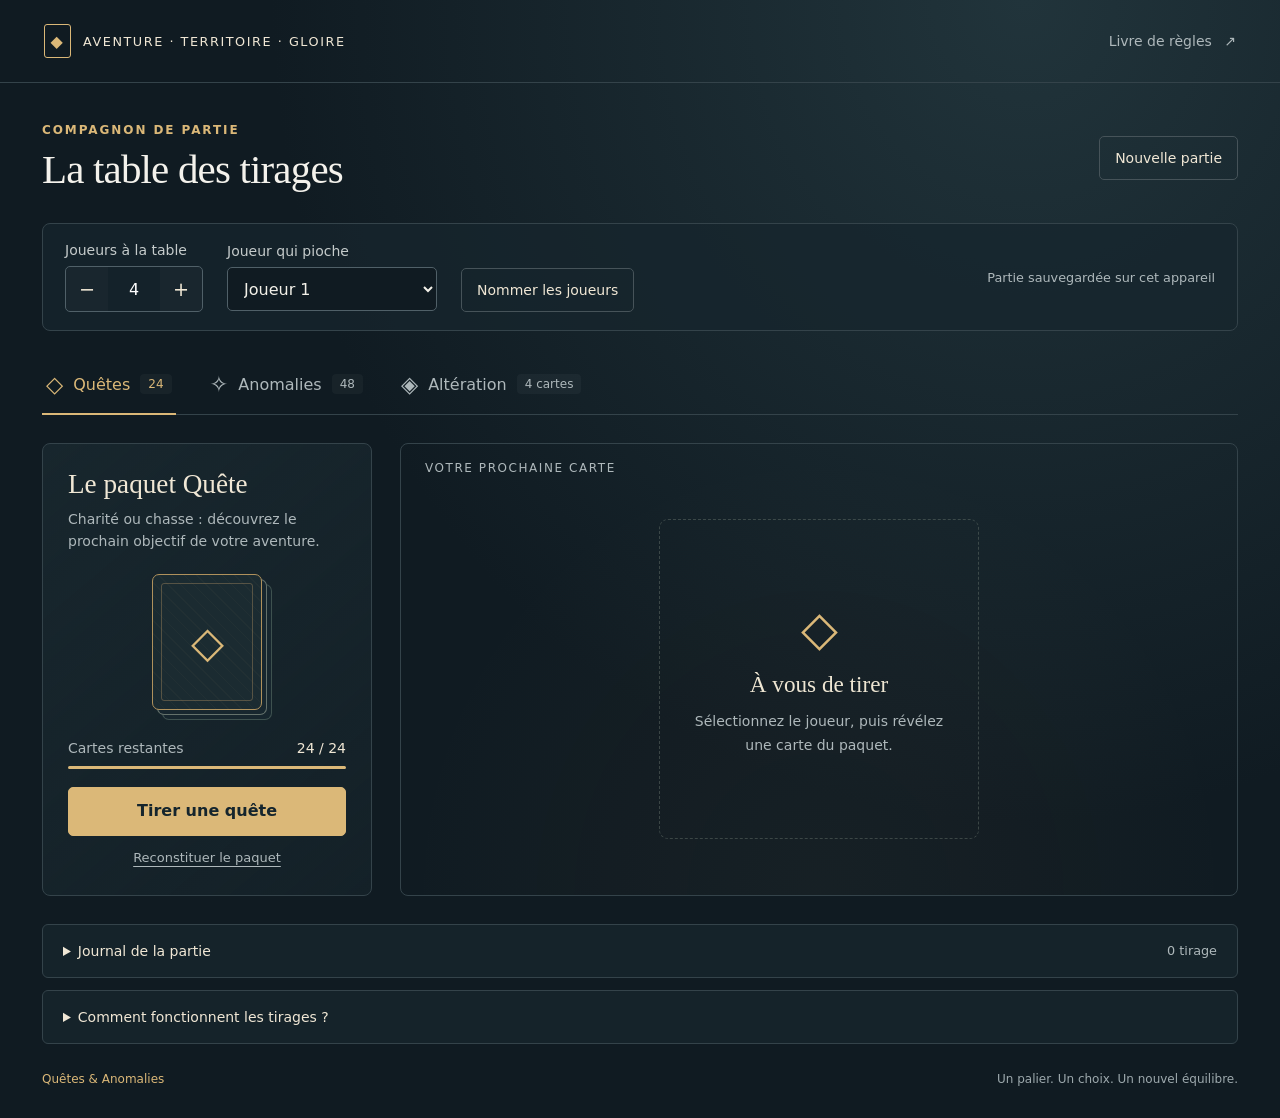
==== tirage/index.html @ dbeacf0a "feat: ajouter les tirages Quête, Anomalie et Altération au livret" ====
<!doctype html>
<html lang="fr">
<head>
  <meta charset="utf-8">
  <meta name="viewport" content="width=device-width, initial-scale=1">
  <meta name="theme-color" content="#111e24">
  <meta name="description" content="Piochez vos cartes Quête et Anomalie et résolvez l’Altération selon le nombre de joueurs, à partir du livre de règles.">
  <title>La table des tirages · Quêtes & Anomalies</title>
  <link rel="icon" type="image/svg+xml" href="data:image/svg+xml,%3Csvg xmlns='http://www.w3.org/2000/svg' viewBox='0 0 32 32'%3E%3Crect width='32' height='32' rx='7' fill='%23111e24'/%3E%3Crect x='8' y='4' width='17' height='24' rx='3' fill='none' stroke='%23d8b477' stroke-width='2'/%3E%3Cpath d='M16.5 10 21 16l-4.5 6L12 16Z' fill='%23d8b477'/%3E%3C/svg%3E">
  <link rel="stylesheet" href="style.css">
  <script type="module" src="app.mjs"></script>
</head>
<body>
  <header class="topbar">
    <a class="brand" href="../" aria-label="Ouvrir le livre de règles"><span class="brand-mark" aria-hidden="true">◆</span><span>Aventure · Territoire · Gloire</span></a>
    <a href="../" class="book-link">Livre de règles <span aria-hidden="true">↗</span></a>
  </header>
  <main class="shell">
    <div class="page-title"><div><p class="eyebrow">Compagnon de partie</p><h1>La table des tirages</h1></div><button id="new-game" class="quiet-button">Nouvelle partie</button></div>
    <section class="table-settings" aria-label="Configuration de la table">
      <div class="setting"><label for="player-count">Joueurs à la table</label><div class="stepper"><button id="minus-player" aria-label="Retirer un joueur">−</button><input id="player-count" type="number" value="4" min="2" max="48" inputmode="numeric"><button id="plus-player" aria-label="Ajouter un joueur">+</button></div></div>
      <div class="setting current-player"><label for="active-player" id="active-label">Joueur qui pioche</label><select id="active-player"></select></div>
      <button id="edit-players" class="quiet-button settings-button">Nommer les joueurs</button>
      <div class="save-state" id="save-state">Partie sauvegardée<br>sur cet appareil</div>
    </section>
    <nav class="mode-tabs" role="tablist" aria-label="Type de tirage">
      <button id="tab-quete" role="tab" aria-controls="play-area" aria-selected="true" data-mode="quete"><span aria-hidden="true">◇</span> Quêtes <small id="quest-count">24</small></button>
      <button id="tab-anomalie" role="tab" aria-controls="play-area" aria-selected="false" tabindex="-1" data-mode="anomalie"><span aria-hidden="true">✧</span> Anomalies <small id="anomaly-count">48</small></button>
      <button id="tab-alteration" role="tab" aria-controls="play-area" aria-selected="false" tabindex="-1" data-mode="alteration"><span aria-hidden="true">◈</span> Altération <small id="event-count">4 cartes</small></button>
    </nav>
    <section id="play-area" role="tabpanel" aria-labelledby="tab-quete" tabindex="0"></section>
    <section class="bottom-section">
      <details class="journal" id="journal"><summary>Journal de la partie <span id="history-count">0 tirage</span></summary><div id="history-list"></div></details>
      <details class="help"><summary>Comment fonctionnent les tirages ?</summary><div class="help-content">
        <h2>L’Altération</h2><p>À chaque palier de la fresque, révélez autant de cartes Anomalie que de joueurs. Le déclencheur choisit en premier, puis chaque joueur choisit une carte restante. L’effet s’applique immédiatement.</p>
        <p>Pour <strong>2 Points de Victoire placés dans la chambre forte</strong>, le joueur peut appliquer l’effet choisi à <strong>tous les joueurs, lui compris</strong>. Déposez ces points sur votre plateau : l’application n’en tient pas le compte.</p>
        <h2>Joueur actuel, suivant ou précédent</h2><p>La cible est calculée depuis le joueur qui pioche ou qui choisit sa carte. Renseignez les joueurs dans l’ordre de jeu ; le déclencheur commence l’Altération, puis le choix suit cet ordre. Les pouvoirs de personnage restent à appliquer sur le plateau.</p>
        <h2>Composition des paquets</h2><p>Le livret ne précise pas le nombre d’exemplaires. L’application utilise <strong>48 anomalies</strong> : 16 effets × 3 cibles, et <strong>24 quêtes</strong> : 12 de charité et 12 de chasse. Chaque combinaison a un exemplaire et la même probabilité de sortie.</p>
        <p>La pioche Anomalie est commune aux tirages individuels et à l’Altération. Les tirages se font <strong>sans remise</strong>. Le bouton « Reconstituer le paquet » remet toutes les cartes de ce paquet en jeu, après confirmation.</p>
        <p>Le livret actuel ne chiffre pas les paliers de la fresque : déclenchez l’Altération manuellement quand un palier est atteint. Les coûts et récompenses affichés sont ceux du livret, sans effet supplémentaire.</p>
        <p>La partie est enregistrée uniquement dans ce navigateur. Elle n’est pas synchronisée entre appareils. Le journal conserve les 200 dernières opérations.</p>
        <a href="https://github.com/kitout3/livre-de-regle/blob/fa0b3f6062b680fd73b447af3642576746ec080a/index.html" target="_blank" rel="noopener">Consulter la version des règles utilisée</a>
      </div></details>
    </section>
    <footer class="footer"><span>Quêtes & Anomalies</span><span>Un palier. Un choix. Un nouvel équilibre.</span></footer>
  </main>
  <div id="status" class="toast" role="status" aria-live="polite"></div>
  <dialog id="action-dialog" aria-labelledby="dialog-title"><div class="dialog-body"><p class="eyebrow" id="dialog-eyebrow">La table des tirages</p><h2 id="dialog-title"></h2><div id="dialog-content"></div><div class="dialog-actions"><button id="dialog-cancel" class="quiet-button">Annuler</button><button id="dialog-confirm" class="primary-button">Confirmer</button></div></div></dialog>
  <noscript>Activez JavaScript dans votre navigateur pour tirer les cartes.</noscript>
</body>
</html>
---- tirage/style.css ----
:root{color-scheme:dark;--bg:#101b22;--surface:#17262e;--line:#34434a;--gold:#dbb878;--cream:#f0e7d5;--muted:#aeb8bb;--ink:#253235;--green:#367657;--red:#b65048;font-family:Inter,system-ui,-apple-system,BlinkMacSystemFont,"Segoe UI",sans-serif;font-size:16px}
*{box-sizing:border-box}body{margin:0;background:radial-gradient(ellipse at 80% 0%,#21343b 0,transparent 52%),var(--bg);color:#f4f2ec;min-height:100vh}button,input,select{font:inherit}button,a,input,select,summary{-webkit-tap-highlight-color:transparent}button{cursor:pointer}button:disabled{opacity:.45;cursor:not-allowed}a{color:inherit;text-decoration:none}a:hover{text-decoration:underline}button:focus-visible,a:focus-visible,input:focus-visible,select:focus-visible,summary:focus-visible,[tabindex]:focus-visible{outline:3px solid var(--gold);outline-offset:4px}button{border:0}h1,h2,h3,p{margin:0}h1,h2,h3{font-family:Georgia,"Times New Roman",serif;font-weight:400}button,input,select{min-height:44px}button{transition:background .15s,transform .15s}button:active:not(:disabled){transform:translateY(1px)}.topbar{max-width:1400px;margin:auto;display:flex;align-items:center;justify-content:space-between;gap:24px;padding:24px 44px;border-bottom:1px solid var(--line)}.brand{display:flex;align-items:center;gap:12px;font-size:.8rem;letter-spacing:.12em;text-transform:uppercase;color:var(--cream)}.brand-mark{display:grid;place-items:center;border:1px solid var(--gold);border-radius:3px;width:27px;height:34px;color:var(--gold);font-size:1rem}.book-link{font-size:.875rem;color:var(--muted)}.book-link span{margin-left:8px}.shell{max-width:1260px;padding:40px 32px 20px;margin:auto}.page-title{display:flex;align-items:center;justify-content:space-between;gap:16px;margin-bottom:30px}.eyebrow{font-size:.75rem;text-transform:uppercase;letter-spacing:.16em;font-weight:600;color:var(--gold);margin-bottom:9px}h1{font-size:clamp(2rem,3.2vw,2.8rem);letter-spacing:-.02em;line-height:1.15}.quiet-button{padding:10px 15px;border:1px solid #465359;background:transparent;color:var(--cream);border-radius:5px;font-size:.875rem}.quiet-button:hover:not(:disabled){background:#ffffff09;border-color:#bfa270}.table-settings{display:flex;align-items:center;gap:24px;padding:18px 22px;background:#17262ebb;border:1px solid var(--line);border-radius:8px}.setting label{display:block;font-size:.875rem;color:#c5cbcb;margin-bottom:8px}.stepper{display:flex;width:138px;border:1px solid #506068;border-radius:5px;overflow:hidden}.stepper button{background:#ffffff05;color:var(--cream);width:42px;flex-shrink:0;font-size:1.2rem}.stepper input{min-width:0;width:54px;text-align:center;border:0;background:transparent;color:#fff;appearance:textfield;-moz-appearance:textfield}.stepper input::-webkit-outer-spin-button,.stepper input::-webkit-inner-spin-button{-webkit-appearance:none;margin:0}.current-player{min-width:210px}.current-player select{width:100%;max-width:350px;background:#101b22;border:1px solid #506068;color:#f3f1e9;padding:8px 34px 8px 12px;border-radius:5px}.settings-button{align-self:flex-end;margin-bottom:0}.save-state{margin-left:auto;color:var(--muted);font-size:.8rem;line-height:1.65;text-align:right}.mode-tabs{display:flex;gap:30px;border-bottom:1px solid var(--line);margin:28px 0 28px}.mode-tabs button{display:flex;align-items:center;gap:10px;color:var(--muted);padding:14px 4px 17px;background:transparent;border-bottom:2px solid transparent;margin-bottom:-1px;font-size:1rem}.mode-tabs button>span{font-size:1.4rem;line-height:1}.mode-tabs button[aria-selected=true]{color:var(--gold);border-bottom-color:var(--gold)}.mode-tabs small{font-size:.75rem;padding:3px 8px;border-radius:4px;background:#ffffff09;white-space:nowrap}#play-area:focus{outline:none}.draw-layout{display:grid;grid-template-columns:330px 1fr;min-height:450px;gap:28px}.draw-console{border:1px solid var(--line);border-radius:8px;padding:25px;background:linear-gradient(140deg,#21343b70,#142128);display:flex;flex-direction:column;align-items:flex-start}.console-title{font-size:1.7rem;color:var(--cream);margin-bottom:8px}.console-description{line-height:1.6;color:var(--muted);font-size:.875rem}.deck-icon{width:110px;height:136px;border:1px solid #af915c;border-radius:7px;margin:22px auto;display:grid;place-items:center;position:relative;color:var(--gold);background:repeating-linear-gradient(45deg,transparent,transparent 8px,#dbb87808 8px,#dbb87808 9px),#1b2b31;box-shadow:5px 5px 0 -1px #17262e,5px 5px 0 0 #64716b,10px 10px 0 -1px #17262e,10px 10px 0 0 #3e514f}.deck-icon::before{content:"";position:absolute;inset:8px;border:1px solid #a1865e70;border-radius:3px}.deck-icon span{font-family:Georgia,serif;font-size:2.7rem}.deck-state{font-size:.875rem;width:100%;display:flex;justify-content:space-between;color:var(--muted);margin:8px 0 10px}.deck-state b{font-weight:500;color:var(--cream)}.deck-track{width:100%;height:3px;background:#35434a;margin-bottom:18px;border-radius:3px;overflow:hidden}.deck-track i{display:block;background:var(--gold);height:100%}.primary-button{background:var(--gold);color:#15252d;border:1px solid var(--gold);border-radius:5px;font-weight:650;padding:12px 18px;line-height:1.4}.primary-button:hover:not(:disabled){background:#eccd96}.draw-console .primary-button{width:100%;margin-top:auto}.text-button{font-size:.8125rem;color:var(--muted);background:transparent;padding:12px 2px;min-height:44px;text-decoration:underline;text-underline-offset:4px}.draw-console .text-button{align-self:center;margin-bottom:-10px}.draw-stage{border:1px solid var(--line);border-radius:8px;position:relative;display:flex;align-items:center;justify-content:center;padding:45px 24px 25px;min-width:0;background:radial-gradient(ellipse at 50% 100%,#b3915d0b,transparent 70%)}.stage-label{position:absolute;left:24px;top:17px;font-size:.75rem;text-transform:uppercase;letter-spacing:.13em;color:var(--muted)}.empty-card{height:320px;max-width:320px;width:100%;border:1px dashed #76837966;border-radius:9px;text-align:center;padding:40px 24px;display:flex;flex-direction:column;align-items:center;justify-content:center}.empty-card .empty-symbol{font-family:Georgia,serif;font-size:3rem;color:var(--gold);margin-bottom:15px}.empty-card h3{font-size:1.45rem;margin-bottom:12px;color:#eee6d3}.empty-card p{color:var(--muted);font-size:.875rem;line-height:1.7}.game-card{color:var(--ink);background:var(--cream);border:2px solid #b1905e;border-radius:9px;padding:24px;box-shadow:0 10px 25px #0003;position:relative;min-width:0;display:flex;flex-direction:column;align-items:stretch}.single-card{width:100%;max-width:400px;min-height:330px}.game-card::before{content:"";position:absolute;inset:6px;border:1px solid #b4a48266;border-radius:4px;pointer-events:none}.game-card.positive{border-color:var(--green)}.game-card.negative{border-color:var(--red)}.card-head{display:flex;gap:12px;justify-content:space-between;align-items:center;margin-bottom:22px;font-size:.75rem;text-transform:uppercase;letter-spacing:.09em;font-weight:650}.card-head .card-number{opacity:.7;white-space:nowrap}.card-glyph{font-size:2.4rem;line-height:1;margin-bottom:17px;color:#8b6c3e}.game-card h3{font-size:1.65rem;line-height:1.18;margin-bottom:12px;overflow-wrap:anywhere}.card-description{font-size:1rem;line-height:1.55;color:#374648;margin-bottom:20px}.card-value{font-size:3.6rem;font-family:Georgia,serif;line-height:1;color:#243c3f;letter-spacing:-.04em;margin:3px 0 10px}.card-value-label{font-size:.875rem;color:#536060;margin-bottom:14px}.card-bottom{border-top:1px solid #b5b3a2;padding-top:13px;margin-top:auto;font-size:.875rem;line-height:1.65}.card-bottom b{font-weight:650}.target-caption{color:#5a625b;font-size:.75rem;text-transform:uppercase;letter-spacing:.07em;margin-bottom:3px}.recipient{display:block;overflow-wrap:anywhere;font-size:1.08rem}.card-footer-note{font-size:.75rem;color:#5a625b;margin-top:12px}.revealed{animation:reveal .4s ease-out}@keyframes reveal{from{opacity:0;transform:translateY(12px) rotate(-1deg)}to{opacity:1;transform:none}}.event-intro{display:flex;align-items:flex-start;justify-content:space-between;gap:30px;margin-bottom:22px}.event-intro h2{font-size:1.8rem;color:var(--cream);margin-bottom:10px}.event-intro p{max-width:640px;color:var(--muted);line-height:1.6;font-size:.9375rem}.event-intro .primary-button{flex-shrink:0}.event-empty{display:flex;align-items:center;justify-content:center;gap:20px;min-height:265px;border:1px dashed #58676b;border-radius:8px;padding:30px;margin-top:24px}.event-empty .deck-icon{margin:0 20px 8px 0;flex-shrink:0}.event-empty h3{font-size:1.55rem;margin-bottom:10px;color:var(--cream)}.event-empty p{font-size:.9375rem;color:var(--muted);max-width:420px;line-height:1.7}.event-progress{display:flex;gap:20px;justify-content:space-between;align-items:center;border:1px solid #736b50;background:#ac8b4720;padding:16px 20px;border-radius:6px;margin-bottom:22px}.event-progress strong{color:var(--gold);font-size:1.05rem;overflow-wrap:anywhere}.event-progress p{color:var(--muted);font-size:.875rem;margin-top:5px}.event-progress>span{font-size:.875rem;white-space:nowrap;color:var(--cream)}.event-grid{display:grid;grid-template-columns:repeat(auto-fit,minmax(230px,1fr));gap:18px}.event-grid .game-card{padding:24px 20px;min-height:310px}.event-grid .game-card h3{font-size:1.4rem}.event-grid .card-head{font-size:.75rem;letter-spacing:.025em;margin-bottom:16px}.event-grid .card-value{font-size:2.7rem}.event-grid .card-description{font-size:.9375rem}.choose-button{width:100%;border:1px solid #354949;background:#263c3f;color:#faf4e6;border-radius:4px;padding:11px 10px;font-size:.875rem;margin-top:15px}.choose-button:hover{background:#3c5557}.global-button{font-size:.8125rem;color:#354648;background:transparent;min-height:42px;text-decoration:underline;text-underline-offset:3px;margin-top:3px;padding:6px 4px}.claimed{opacity:.64;box-shadow:none}.claimed-badge{margin-top:14px;padding-top:10px;border-top:1px solid #aaa993;font-size:.8125rem;line-height:1.5}.claimed-badge b{display:block;overflow-wrap:anywhere;color:#253a3d}.rule-footnote{font-size:.875rem;line-height:1.65;color:var(--muted);margin-top:20px}.rule-footnote b{color:var(--cream);font-weight:500}.event-tools{display:flex;justify-content:space-between;align-items:center;gap:15px;margin-top:16px}.event-tools p{font-size:.8125rem;color:var(--muted)}.bottom-section{margin-top:28px;display:grid;gap:12px}.bottom-section details{background:#15232a;border:1px solid var(--line);border-radius:6px}.bottom-section summary{cursor:pointer;padding:18px 20px;color:var(--cream);font-size:.875rem}.journal summary span{float:right;color:var(--muted);margin-left:15px;font-size:.8rem}.history-empty{padding:0 20px 20px;color:var(--muted);font-size:.875rem}.history-item{padding:14px 20px;border-top:1px solid #34434a80;display:flex;gap:14px;align-items:flex-start;font-size:.875rem}.history-item .history-type{min-width:80px;font-size:.75rem;color:var(--gold);padding-top:3px}.history-item h3{font-family:inherit;font-size:.875rem;font-weight:500;margin-bottom:5px}.history-item p{color:var(--muted);line-height:1.5;font-size:.8125rem}.history-item time{margin-left:auto;color:var(--muted);font-size:.75rem;white-space:nowrap;padding-top:3px}.help-content{padding:0 20px 20px;max-width:900px}.help h2{font-family:inherit;font-weight:600;font-size:1rem;margin:18px 0 8px;color:#e0c696}.help p{font-size:.875rem;line-height:1.75;color:#c1c9ca;margin-bottom:12px}.help a{font-size:.875rem;color:var(--gold);text-decoration:underline}.footer{display:flex;justify-content:space-between;gap:20px;color:#9da9ad;font-size:.75rem;padding:28px 0 12px}.footer span:first-child{color:var(--gold)}.toast{position:fixed;bottom:20px;left:50%;transform:translate(-50%,20px);max-width:min(540px,calc(100% - 32px));width:max-content;background:#f0e7d5;color:#22373b;padding:13px 20px;border:1px solid #bd9c64;border-radius:7px;z-index:10;font-size:.875rem;line-height:1.55;box-shadow:0 10px 40px #0006;opacity:0;pointer-events:none;transition:.2s}.toast.show{opacity:1;transform:translate(-50%,0)}dialog{background:#18282f;color:#f1ebdd;border:1px solid #6e715f;border-radius:10px;padding:0;width:min(510px,calc(100% - 30px));max-height:85vh;box-shadow:0 25px 70px #0008}dialog::backdrop{background:#060d13ba;backdrop-filter:blur(4px)}.dialog-body{padding:28px}.dialog-body h2{font-size:1.8rem;margin:12px 0 20px}.dialog-body p{line-height:1.65;font-size:.9375rem;color:#ced2cb;margin-bottom:12px}.dialog-actions{display:flex;justify-content:flex-end;gap:12px;margin-top:24px}.names-list{display:grid;gap:12px;margin-top:18px;max-height:40vh;overflow:auto;padding:4px}.names-list label{font-size:.875rem;color:var(--muted);display:grid;grid-template-columns:80px 1fr;align-items:center;gap:10px}.names-list input{width:100%;background:#101d23;color:#f5f0e5;border:1px solid #526168;border-radius:4px;padding:10px;min-width:0}.dialog-card-summary{padding:15px;border:1px solid #58635f;border-radius:5px;margin:15px 0}.dialog-card-summary strong{color:var(--gold)}.warning{border-left:2px solid var(--gold);padding-left:12px!important}.sr-only{position:absolute;width:1px;height:1px;padding:0;margin:-1px;overflow:hidden;clip:rect(0,0,0,0);white-space:nowrap;border:0}
@media(min-width:1300px){.shell{padding-top:44px}.draw-layout{min-height:450px}}
@media(max-width:900px){.draw-layout{grid-template-columns:280px 1fr;gap:18px}.table-settings{gap:16px}.save-state{display:none}.current-player{flex:1;min-width:150px}.draw-console{padding:22px}.event-intro{gap:20px}.event-grid{grid-template-columns:repeat(2,minmax(0,1fr))}}
@media(max-width:640px){.topbar{padding:16px 18px;gap:12px}.brand{font-size:.75rem;letter-spacing:.07em}.brand-mark{width:23px;height:29px;flex-shrink:0}.book-link{font-size:.75rem;white-space:nowrap}.book-link span{display:none}.shell{padding:26px 16px 10px}.page-title{align-items:flex-start;margin-bottom:22px;gap:10px}h1{font-size:2rem}.page-title .quiet-button{font-size:.75rem;padding:8px 10px;max-width:95px}.eyebrow{font-size:.75rem}.table-settings{padding:15px;gap:14px;flex-wrap:wrap}.setting label{font-size:.8rem}.current-player{min-width:140px}.stepper{width:112px}.stepper button{width:34px}.stepper input{width:42px}.settings-button{padding:7px 10px;min-height:36px;font-size:.8rem}.save-state{display:block;margin-left:auto;font-size:.75rem;line-height:1.45}.save-state br{display:none}.mode-tabs{gap:0;justify-content:space-between;margin:22px 0}.mode-tabs button{gap:6px;padding:11px 2px 14px;font-size:.875rem}.mode-tabs button>span{display:none}.mode-tabs small{font-size:.75rem;padding:3px 5px}.draw-layout{grid-template-columns:1fr;gap:16px}.draw-console{display:grid;grid-template-columns:1fr auto;column-gap:15px;padding:20px}.console-title{font-size:1.5rem}.console-description{grid-column:1;font-size:.8125rem}.deck-icon{grid-column:2;grid-row:1/4;width:62px;height:79px;margin:5px 10px 13px 0}.deck-icon span{font-size:1.8rem}.deck-state{grid-column:1;margin:14px 0 8px;font-size:.8rem}.deck-track{grid-column:1;margin-bottom:15px}.draw-console .primary-button{grid-column:1/3}.draw-console .text-button{grid-column:1/3;margin:0;padding:10px 2px 0}.draw-stage{min-height:370px;padding:43px 16px 19px}.stage-label{left:18px;font-size:.75rem}.empty-card{height:280px}.single-card{min-height:290px;max-width:380px;padding:24px}.game-card h3{font-size:1.6rem}.card-head{margin-bottom:14px}.event-intro{display:block}.event-intro h2{font-size:1.7rem}.event-intro p{font-size:.875rem}.event-intro .primary-button{margin-top:18px;width:100%}.event-empty{gap:5px;padding:24px 15px;min-height:210px}.event-empty .deck-icon{width:66px;height:86px;margin-right:20px}.event-empty h3{font-size:1.3rem}.event-empty p{font-size:.875rem}.event-progress{padding:14px;gap:14px;align-items:flex-start}.event-progress strong{font-size:1rem}.event-progress>span{font-size:.75rem}.event-progress p{font-size:.8125rem}.event-grid{gap:14px;grid-template-columns:1fr}.event-grid .game-card{min-height:0;padding:22px}.event-grid .card-value{font-size:2.5rem}.event-grid .card-bottom{margin-top:4px}.event-grid .card-head{margin-bottom:14px}.event-grid .card-description{margin-bottom:12px}.event-grid .card-glyph{font-size:1.8rem;margin-bottom:12px}.event-tools{align-items:flex-start}.bottom-section summary{padding:16px;font-size:.8125rem}.history-item{padding:14px;gap:8px}.history-item .history-type{min-width:60px;font-size:.75rem}.history-item time{font-size:.75rem}.footer{font-size:.75rem}.footer span:last-child{max-width:170px;text-align:right}.dialog-body{padding:22px}.dialog-actions{gap:8px}.dialog-actions button{font-size:.875rem}.help-content{padding:0 16px 18px}}
@media(prefers-reduced-motion:reduce){*,*::before,*::after{animation:none!important;transition:none!important;scroll-behavior:auto!important}}
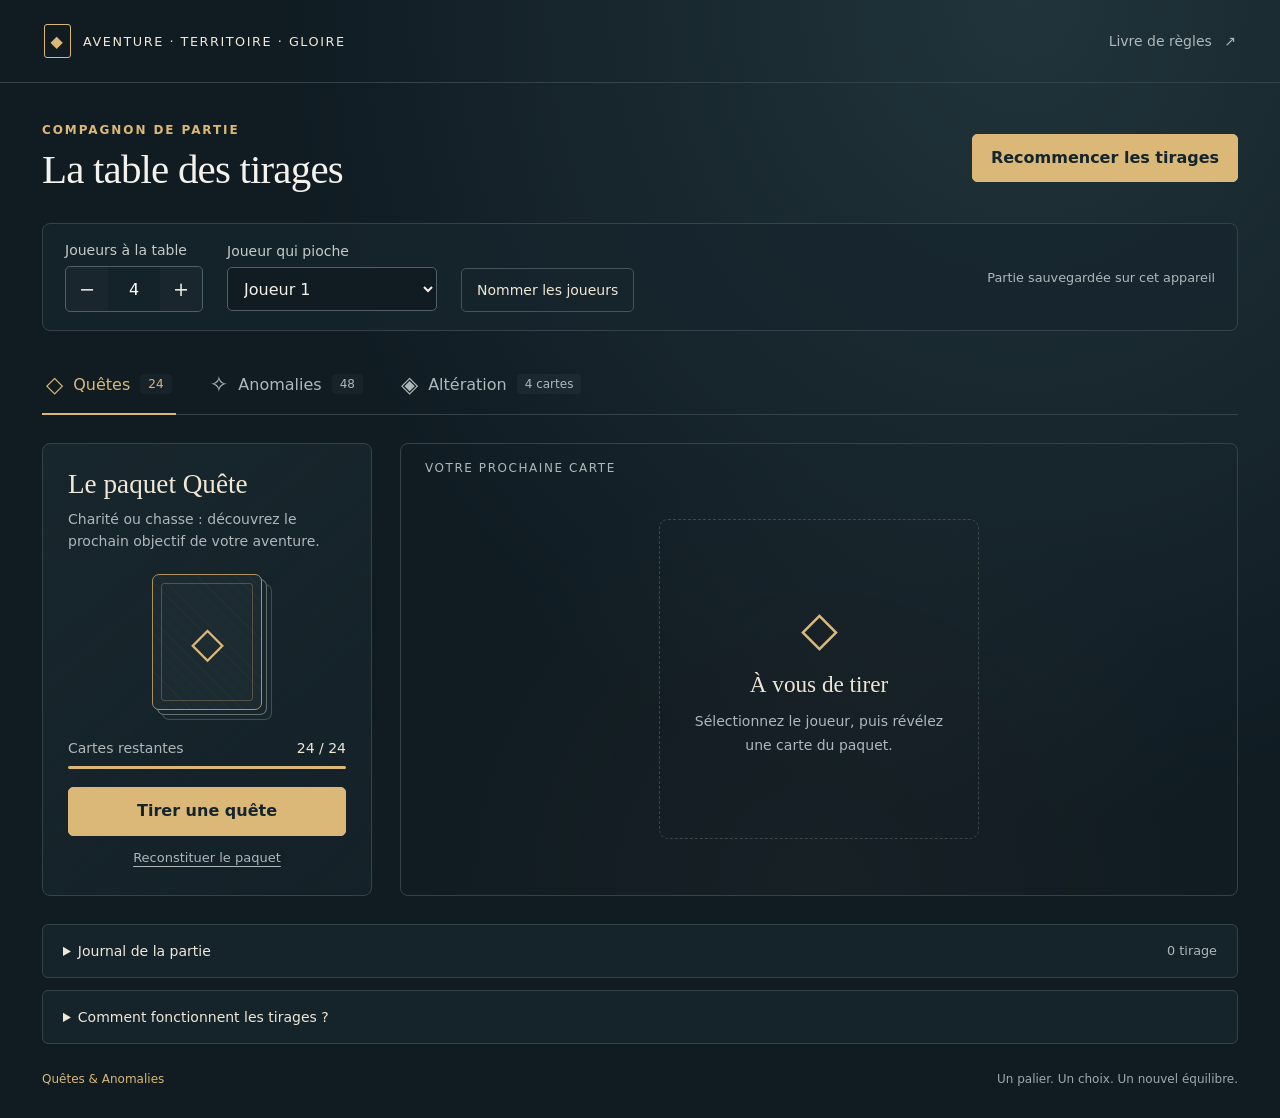
==== commit ac63fbf2: "ui: rendre le bouton Recommencer les tirages visible et conserver les joueurs" ====
--- a/tirage/index.html
+++ b/tirage/index.html
@@ -16,7 +16,7 @@
     <a href="../" class="book-link">Livre de règles <span aria-hidden="true">↗</span></a>
   </header>
   <main class="shell">
-    <div class="page-title"><div><p class="eyebrow">Compagnon de partie</p><h1>La table des tirages</h1></div><button id="new-game" class="quiet-button">Nouvelle partie</button></div>
+    <div class="page-title"><div><p class="eyebrow">Compagnon de partie</p><h1>La table des tirages</h1></div><button id="restart-draws" class="primary-button restart-button" type="button">Recommencer les tirages</button></div>
     <section class="table-settings" aria-label="Configuration de la table">
       <div class="setting"><label for="player-count">Joueurs à la table</label><div class="stepper"><button id="minus-player" aria-label="Retirer un joueur">−</button><input id="player-count" type="number" value="4" min="2" max="48" inputmode="numeric"><button id="plus-player" aria-label="Ajouter un joueur">+</button></div></div>
       <div class="setting current-player"><label for="active-player" id="active-label">Joueur qui pioche</label><select id="active-player"></select></div>
--- a/tirage/style.css
+++ b/tirage/style.css
@@ -2,5 +2,5 @@
 *{box-sizing:border-box}body{margin:0;background:radial-gradient(ellipse at 80% 0%,#21343b 0,transparent 52%),var(--bg);color:#f4f2ec;min-height:100vh}button,input,select{font:inherit}button,a,input,select,summary{-webkit-tap-highlight-color:transparent}button{cursor:pointer}button:disabled{opacity:.45;cursor:not-allowed}a{color:inherit;text-decoration:none}a:hover{text-decoration:underline}button:focus-visible,a:focus-visible,input:focus-visible,select:focus-visible,summary:focus-visible,[tabindex]:focus-visible{outline:3px solid var(--gold);outline-offset:4px}button{border:0}h1,h2,h3,p{margin:0}h1,h2,h3{font-family:Georgia,"Times New Roman",serif;font-weight:400}button,input,select{min-height:44px}button{transition:background .15s,transform .15s}button:active:not(:disabled){transform:translateY(1px)}.topbar{max-width:1400px;margin:auto;display:flex;align-items:center;justify-content:space-between;gap:24px;padding:24px 44px;border-bottom:1px solid var(--line)}.brand{display:flex;align-items:center;gap:12px;font-size:.8rem;letter-spacing:.12em;text-transform:uppercase;color:var(--cream)}.brand-mark{display:grid;place-items:center;border:1px solid var(--gold);border-radius:3px;width:27px;height:34px;color:var(--gold);font-size:1rem}.book-link{font-size:.875rem;color:var(--muted)}.book-link span{margin-left:8px}.shell{max-width:1260px;padding:40px 32px 20px;margin:auto}.page-title{display:flex;align-items:center;justify-content:space-between;gap:16px;margin-bottom:30px}.eyebrow{font-size:.75rem;text-transform:uppercase;letter-spacing:.16em;font-weight:600;color:var(--gold);margin-bottom:9px}h1{font-size:clamp(2rem,3.2vw,2.8rem);letter-spacing:-.02em;line-height:1.15}.quiet-button{padding:10px 15px;border:1px solid #465359;background:transparent;color:var(--cream);border-radius:5px;font-size:.875rem}.quiet-button:hover:not(:disabled){background:#ffffff09;border-color:#bfa270}.table-settings{display:flex;align-items:center;gap:24px;padding:18px 22px;background:#17262ebb;border:1px solid var(--line);border-radius:8px}.setting label{display:block;font-size:.875rem;color:#c5cbcb;margin-bottom:8px}.stepper{display:flex;width:138px;border:1px solid #506068;border-radius:5px;overflow:hidden}.stepper button{background:#ffffff05;color:var(--cream);width:42px;flex-shrink:0;font-size:1.2rem}.stepper input{min-width:0;width:54px;text-align:center;border:0;background:transparent;color:#fff;appearance:textfield;-moz-appearance:textfield}.stepper input::-webkit-outer-spin-button,.stepper input::-webkit-inner-spin-button{-webkit-appearance:none;margin:0}.current-player{min-width:210px}.current-player select{width:100%;max-width:350px;background:#101b22;border:1px solid #506068;color:#f3f1e9;padding:8px 34px 8px 12px;border-radius:5px}.settings-button{align-self:flex-end;margin-bottom:0}.save-state{margin-left:auto;color:var(--muted);font-size:.8rem;line-height:1.65;text-align:right}.mode-tabs{display:flex;gap:30px;border-bottom:1px solid var(--line);margin:28px 0 28px}.mode-tabs button{display:flex;align-items:center;gap:10px;color:var(--muted);padding:14px 4px 17px;background:transparent;border-bottom:2px solid transparent;margin-bottom:-1px;font-size:1rem}.mode-tabs button>span{font-size:1.4rem;line-height:1}.mode-tabs button[aria-selected=true]{color:var(--gold);border-bottom-color:var(--gold)}.mode-tabs small{font-size:.75rem;padding:3px 8px;border-radius:4px;background:#ffffff09;white-space:nowrap}#play-area:focus{outline:none}.draw-layout{display:grid;grid-template-columns:330px 1fr;min-height:450px;gap:28px}.draw-console{border:1px solid var(--line);border-radius:8px;padding:25px;background:linear-gradient(140deg,#21343b70,#142128);display:flex;flex-direction:column;align-items:flex-start}.console-title{font-size:1.7rem;color:var(--cream);margin-bottom:8px}.console-description{line-height:1.6;color:var(--muted);font-size:.875rem}.deck-icon{width:110px;height:136px;border:1px solid #af915c;border-radius:7px;margin:22px auto;display:grid;place-items:center;position:relative;color:var(--gold);background:repeating-linear-gradient(45deg,transparent,transparent 8px,#dbb87808 8px,#dbb87808 9px),#1b2b31;box-shadow:5px 5px 0 -1px #17262e,5px 5px 0 0 #64716b,10px 10px 0 -1px #17262e,10px 10px 0 0 #3e514f}.deck-icon::before{content:"";position:absolute;inset:8px;border:1px solid #a1865e70;border-radius:3px}.deck-icon span{font-family:Georgia,serif;font-size:2.7rem}.deck-state{font-size:.875rem;width:100%;display:flex;justify-content:space-between;color:var(--muted);margin:8px 0 10px}.deck-state b{font-weight:500;color:var(--cream)}.deck-track{width:100%;height:3px;background:#35434a;margin-bottom:18px;border-radius:3px;overflow:hidden}.deck-track i{display:block;background:var(--gold);height:100%}.primary-button{background:var(--gold);color:#15252d;border:1px solid var(--gold);border-radius:5px;font-weight:650;padding:12px 18px;line-height:1.4}.primary-button:hover:not(:disabled){background:#eccd96}.draw-console .primary-button{width:100%;margin-top:auto}.text-button{font-size:.8125rem;color:var(--muted);background:transparent;padding:12px 2px;min-height:44px;text-decoration:underline;text-underline-offset:4px}.draw-console .text-button{align-self:center;margin-bottom:-10px}.draw-stage{border:1px solid var(--line);border-radius:8px;position:relative;display:flex;align-items:center;justify-content:center;padding:45px 24px 25px;min-width:0;background:radial-gradient(ellipse at 50% 100%,#b3915d0b,transparent 70%)}.stage-label{position:absolute;left:24px;top:17px;font-size:.75rem;text-transform:uppercase;letter-spacing:.13em;color:var(--muted)}.empty-card{height:320px;max-width:320px;width:100%;border:1px dashed #76837966;border-radius:9px;text-align:center;padding:40px 24px;display:flex;flex-direction:column;align-items:center;justify-content:center}.empty-card .empty-symbol{font-family:Georgia,serif;font-size:3rem;color:var(--gold);margin-bottom:15px}.empty-card h3{font-size:1.45rem;margin-bottom:12px;color:#eee6d3}.empty-card p{color:var(--muted);font-size:.875rem;line-height:1.7}.game-card{color:var(--ink);background:var(--cream);border:2px solid #b1905e;border-radius:9px;padding:24px;box-shadow:0 10px 25px #0003;position:relative;min-width:0;display:flex;flex-direction:column;align-items:stretch}.single-card{width:100%;max-width:400px;min-height:330px}.game-card::before{content:"";position:absolute;inset:6px;border:1px solid #b4a48266;border-radius:4px;pointer-events:none}.game-card.positive{border-color:var(--green)}.game-card.negative{border-color:var(--red)}.card-head{display:flex;gap:12px;justify-content:space-between;align-items:center;margin-bottom:22px;font-size:.75rem;text-transform:uppercase;letter-spacing:.09em;font-weight:650}.card-head .card-number{opacity:.7;white-space:nowrap}.card-glyph{font-size:2.4rem;line-height:1;margin-bottom:17px;color:#8b6c3e}.game-card h3{font-size:1.65rem;line-height:1.18;margin-bottom:12px;overflow-wrap:anywhere}.card-description{font-size:1rem;line-height:1.55;color:#374648;margin-bottom:20px}.card-value{font-size:3.6rem;font-family:Georgia,serif;line-height:1;color:#243c3f;letter-spacing:-.04em;margin:3px 0 10px}.card-value-label{font-size:.875rem;color:#536060;margin-bottom:14px}.card-bottom{border-top:1px solid #b5b3a2;padding-top:13px;margin-top:auto;font-size:.875rem;line-height:1.65}.card-bottom b{font-weight:650}.target-caption{color:#5a625b;font-size:.75rem;text-transform:uppercase;letter-spacing:.07em;margin-bottom:3px}.recipient{display:block;overflow-wrap:anywhere;font-size:1.08rem}.card-footer-note{font-size:.75rem;color:#5a625b;margin-top:12px}.revealed{animation:reveal .4s ease-out}@keyframes reveal{from{opacity:0;transform:translateY(12px) rotate(-1deg)}to{opacity:1;transform:none}}.event-intro{display:flex;align-items:flex-start;justify-content:space-between;gap:30px;margin-bottom:22px}.event-intro h2{font-size:1.8rem;color:var(--cream);margin-bottom:10px}.event-intro p{max-width:640px;color:var(--muted);line-height:1.6;font-size:.9375rem}.event-intro .primary-button{flex-shrink:0}.event-empty{display:flex;align-items:center;justify-content:center;gap:20px;min-height:265px;border:1px dashed #58676b;border-radius:8px;padding:30px;margin-top:24px}.event-empty .deck-icon{margin:0 20px 8px 0;flex-shrink:0}.event-empty h3{font-size:1.55rem;margin-bottom:10px;color:var(--cream)}.event-empty p{font-size:.9375rem;color:var(--muted);max-width:420px;line-height:1.7}.event-progress{display:flex;gap:20px;justify-content:space-between;align-items:center;border:1px solid #736b50;background:#ac8b4720;padding:16px 20px;border-radius:6px;margin-bottom:22px}.event-progress strong{color:var(--gold);font-size:1.05rem;overflow-wrap:anywhere}.event-progress p{color:var(--muted);font-size:.875rem;margin-top:5px}.event-progress>span{font-size:.875rem;white-space:nowrap;color:var(--cream)}.event-grid{display:grid;grid-template-columns:repeat(auto-fit,minmax(230px,1fr));gap:18px}.event-grid .game-card{padding:24px 20px;min-height:310px}.event-grid .game-card h3{font-size:1.4rem}.event-grid .card-head{font-size:.75rem;letter-spacing:.025em;margin-bottom:16px}.event-grid .card-value{font-size:2.7rem}.event-grid .card-description{font-size:.9375rem}.choose-button{width:100%;border:1px solid #354949;background:#263c3f;color:#faf4e6;border-radius:4px;padding:11px 10px;font-size:.875rem;margin-top:15px}.choose-button:hover{background:#3c5557}.global-button{font-size:.8125rem;color:#354648;background:transparent;min-height:42px;text-decoration:underline;text-underline-offset:3px;margin-top:3px;padding:6px 4px}.claimed{opacity:.64;box-shadow:none}.claimed-badge{margin-top:14px;padding-top:10px;border-top:1px solid #aaa993;font-size:.8125rem;line-height:1.5}.claimed-badge b{display:block;overflow-wrap:anywhere;color:#253a3d}.rule-footnote{font-size:.875rem;line-height:1.65;color:var(--muted);margin-top:20px}.rule-footnote b{color:var(--cream);font-weight:500}.event-tools{display:flex;justify-content:space-between;align-items:center;gap:15px;margin-top:16px}.event-tools p{font-size:.8125rem;color:var(--muted)}.bottom-section{margin-top:28px;display:grid;gap:12px}.bottom-section details{background:#15232a;border:1px solid var(--line);border-radius:6px}.bottom-section summary{cursor:pointer;padding:18px 20px;color:var(--cream);font-size:.875rem}.journal summary span{float:right;color:var(--muted);margin-left:15px;font-size:.8rem}.history-empty{padding:0 20px 20px;color:var(--muted);font-size:.875rem}.history-item{padding:14px 20px;border-top:1px solid #34434a80;display:flex;gap:14px;align-items:flex-start;font-size:.875rem}.history-item .history-type{min-width:80px;font-size:.75rem;color:var(--gold);padding-top:3px}.history-item h3{font-family:inherit;font-size:.875rem;font-weight:500;margin-bottom:5px}.history-item p{color:var(--muted);line-height:1.5;font-size:.8125rem}.history-item time{margin-left:auto;color:var(--muted);font-size:.75rem;white-space:nowrap;padding-top:3px}.help-content{padding:0 20px 20px;max-width:900px}.help h2{font-family:inherit;font-weight:600;font-size:1rem;margin:18px 0 8px;color:#e0c696}.help p{font-size:.875rem;line-height:1.75;color:#c1c9ca;margin-bottom:12px}.help a{font-size:.875rem;color:var(--gold);text-decoration:underline}.footer{display:flex;justify-content:space-between;gap:20px;color:#9da9ad;font-size:.75rem;padding:28px 0 12px}.footer span:first-child{color:var(--gold)}.toast{position:fixed;bottom:20px;left:50%;transform:translate(-50%,20px);max-width:min(540px,calc(100% - 32px));width:max-content;background:#f0e7d5;color:#22373b;padding:13px 20px;border:1px solid #bd9c64;border-radius:7px;z-index:10;font-size:.875rem;line-height:1.55;box-shadow:0 10px 40px #0006;opacity:0;pointer-events:none;transition:.2s}.toast.show{opacity:1;transform:translate(-50%,0)}dialog{background:#18282f;color:#f1ebdd;border:1px solid #6e715f;border-radius:10px;padding:0;width:min(510px,calc(100% - 30px));max-height:85vh;box-shadow:0 25px 70px #0008}dialog::backdrop{background:#060d13ba;backdrop-filter:blur(4px)}.dialog-body{padding:28px}.dialog-body h2{font-size:1.8rem;margin:12px 0 20px}.dialog-body p{line-height:1.65;font-size:.9375rem;color:#ced2cb;margin-bottom:12px}.dialog-actions{display:flex;justify-content:flex-end;gap:12px;margin-top:24px}.names-list{display:grid;gap:12px;margin-top:18px;max-height:40vh;overflow:auto;padding:4px}.names-list label{font-size:.875rem;color:var(--muted);display:grid;grid-template-columns:80px 1fr;align-items:center;gap:10px}.names-list input{width:100%;background:#101d23;color:#f5f0e5;border:1px solid #526168;border-radius:4px;padding:10px;min-width:0}.dialog-card-summary{padding:15px;border:1px solid #58635f;border-radius:5px;margin:15px 0}.dialog-card-summary strong{color:var(--gold)}.warning{border-left:2px solid var(--gold);padding-left:12px!important}.sr-only{position:absolute;width:1px;height:1px;padding:0;margin:-1px;overflow:hidden;clip:rect(0,0,0,0);white-space:nowrap;border:0}
 @media(min-width:1300px){.shell{padding-top:44px}.draw-layout{min-height:450px}}
 @media(max-width:900px){.draw-layout{grid-template-columns:280px 1fr;gap:18px}.table-settings{gap:16px}.save-state{display:none}.current-player{flex:1;min-width:150px}.draw-console{padding:22px}.event-intro{gap:20px}.event-grid{grid-template-columns:repeat(2,minmax(0,1fr))}}
-@media(max-width:640px){.topbar{padding:16px 18px;gap:12px}.brand{font-size:.75rem;letter-spacing:.07em}.brand-mark{width:23px;height:29px;flex-shrink:0}.book-link{font-size:.75rem;white-space:nowrap}.book-link span{display:none}.shell{padding:26px 16px 10px}.page-title{align-items:flex-start;margin-bottom:22px;gap:10px}h1{font-size:2rem}.page-title .quiet-button{font-size:.75rem;padding:8px 10px;max-width:95px}.eyebrow{font-size:.75rem}.table-settings{padding:15px;gap:14px;flex-wrap:wrap}.setting label{font-size:.8rem}.current-player{min-width:140px}.stepper{width:112px}.stepper button{width:34px}.stepper input{width:42px}.settings-button{padding:7px 10px;min-height:36px;font-size:.8rem}.save-state{display:block;margin-left:auto;font-size:.75rem;line-height:1.45}.save-state br{display:none}.mode-tabs{gap:0;justify-content:space-between;margin:22px 0}.mode-tabs button{gap:6px;padding:11px 2px 14px;font-size:.875rem}.mode-tabs button>span{display:none}.mode-tabs small{font-size:.75rem;padding:3px 5px}.draw-layout{grid-template-columns:1fr;gap:16px}.draw-console{display:grid;grid-template-columns:1fr auto;column-gap:15px;padding:20px}.console-title{font-size:1.5rem}.console-description{grid-column:1;font-size:.8125rem}.deck-icon{grid-column:2;grid-row:1/4;width:62px;height:79px;margin:5px 10px 13px 0}.deck-icon span{font-size:1.8rem}.deck-state{grid-column:1;margin:14px 0 8px;font-size:.8rem}.deck-track{grid-column:1;margin-bottom:15px}.draw-console .primary-button{grid-column:1/3}.draw-console .text-button{grid-column:1/3;margin:0;padding:10px 2px 0}.draw-stage{min-height:370px;padding:43px 16px 19px}.stage-label{left:18px;font-size:.75rem}.empty-card{height:280px}.single-card{min-height:290px;max-width:380px;padding:24px}.game-card h3{font-size:1.6rem}.card-head{margin-bottom:14px}.event-intro{display:block}.event-intro h2{font-size:1.7rem}.event-intro p{font-size:.875rem}.event-intro .primary-button{margin-top:18px;width:100%}.event-empty{gap:5px;padding:24px 15px;min-height:210px}.event-empty .deck-icon{width:66px;height:86px;margin-right:20px}.event-empty h3{font-size:1.3rem}.event-empty p{font-size:.875rem}.event-progress{padding:14px;gap:14px;align-items:flex-start}.event-progress strong{font-size:1rem}.event-progress>span{font-size:.75rem}.event-progress p{font-size:.8125rem}.event-grid{gap:14px;grid-template-columns:1fr}.event-grid .game-card{min-height:0;padding:22px}.event-grid .card-value{font-size:2.5rem}.event-grid .card-bottom{margin-top:4px}.event-grid .card-head{margin-bottom:14px}.event-grid .card-description{margin-bottom:12px}.event-grid .card-glyph{font-size:1.8rem;margin-bottom:12px}.event-tools{align-items:flex-start}.bottom-section summary{padding:16px;font-size:.8125rem}.history-item{padding:14px;gap:8px}.history-item .history-type{min-width:60px;font-size:.75rem}.history-item time{font-size:.75rem}.footer{font-size:.75rem}.footer span:last-child{max-width:170px;text-align:right}.dialog-body{padding:22px}.dialog-actions{gap:8px}.dialog-actions button{font-size:.875rem}.help-content{padding:0 16px 18px}}
+@media(max-width:640px){.topbar{padding:16px 18px;gap:12px}.brand{font-size:.75rem;letter-spacing:.07em}.brand-mark{width:23px;height:29px;flex-shrink:0}.book-link{font-size:.75rem;white-space:nowrap}.book-link span{display:none}.shell{padding:26px 16px 10px}.page-title{align-items:flex-start;margin-bottom:22px;gap:16px;flex-wrap:wrap}h1{font-size:2rem}.page-title .restart-button{width:100%;font-size:.875rem;padding:12px 16px}.eyebrow{font-size:.75rem}.table-settings{padding:15px;gap:14px;flex-wrap:wrap}.setting label{font-size:.8rem}.current-player{min-width:140px}.stepper{width:112px}.stepper button{width:34px}.stepper input{width:42px}.settings-button{padding:7px 10px;min-height:36px;font-size:.8rem}.save-state{display:block;margin-left:auto;font-size:.75rem;line-height:1.45}.save-state br{display:none}.mode-tabs{gap:0;justify-content:space-between;margin:22px 0}.mode-tabs button{gap:6px;padding:11px 2px 14px;font-size:.875rem}.mode-tabs button>span{display:none}.mode-tabs small{font-size:.75rem;padding:3px 5px}.draw-layout{grid-template-columns:1fr;gap:16px}.draw-console{display:grid;grid-template-columns:1fr auto;column-gap:15px;padding:20px}.console-title{font-size:1.5rem}.console-description{grid-column:1;font-size:.8125rem}.deck-icon{grid-column:2;grid-row:1/4;width:62px;height:79px;margin:5px 10px 13px 0}.deck-icon span{font-size:1.8rem}.deck-state{grid-column:1;margin:14px 0 8px;font-size:.8rem}.deck-track{grid-column:1;margin-bottom:15px}.draw-console .primary-button{grid-column:1/3}.draw-console .text-button{grid-column:1/3;margin:0;padding:10px 2px 0}.draw-stage{min-height:370px;padding:43px 16px 19px}.stage-label{left:18px;font-size:.75rem}.empty-card{height:280px}.single-card{min-height:290px;max-width:380px;padding:24px}.game-card h3{font-size:1.6rem}.card-head{margin-bottom:14px}.event-intro{display:block}.event-intro h2{font-size:1.7rem}.event-intro p{font-size:.875rem}.event-intro .primary-button{margin-top:18px;width:100%}.event-empty{gap:5px;padding:24px 15px;min-height:210px}.event-empty .deck-icon{width:66px;height:86px;margin-right:20px}.event-empty h3{font-size:1.3rem}.event-empty p{font-size:.875rem}.event-progress{padding:14px;gap:14px;align-items:flex-start}.event-progress strong{font-size:1rem}.event-progress>span{font-size:.75rem}.event-progress p{font-size:.8125rem}.event-grid{gap:14px;grid-template-columns:1fr}.event-grid .game-card{min-height:0;padding:22px}.event-grid .card-value{font-size:2.5rem}.event-grid .card-bottom{margin-top:4px}.event-grid .card-head{margin-bottom:14px}.event-grid .card-description{margin-bottom:12px}.event-grid .card-glyph{font-size:1.8rem;margin-bottom:12px}.event-tools{align-items:flex-start}.bottom-section summary{padding:16px;font-size:.8125rem}.history-item{padding:14px;gap:8px}.history-item .history-type{min-width:60px;font-size:.75rem}.history-item time{font-size:.75rem}.footer{font-size:.75rem}.footer span:last-child{max-width:170px;text-align:right}.dialog-body{padding:22px}.dialog-actions{gap:8px}.dialog-actions button{font-size:.875rem}.help-content{padding:0 16px 18px}}
 @media(prefers-reduced-motion:reduce){*,*::before,*::after{animation:none!important;transition:none!important;scroll-behavior:auto!important}}
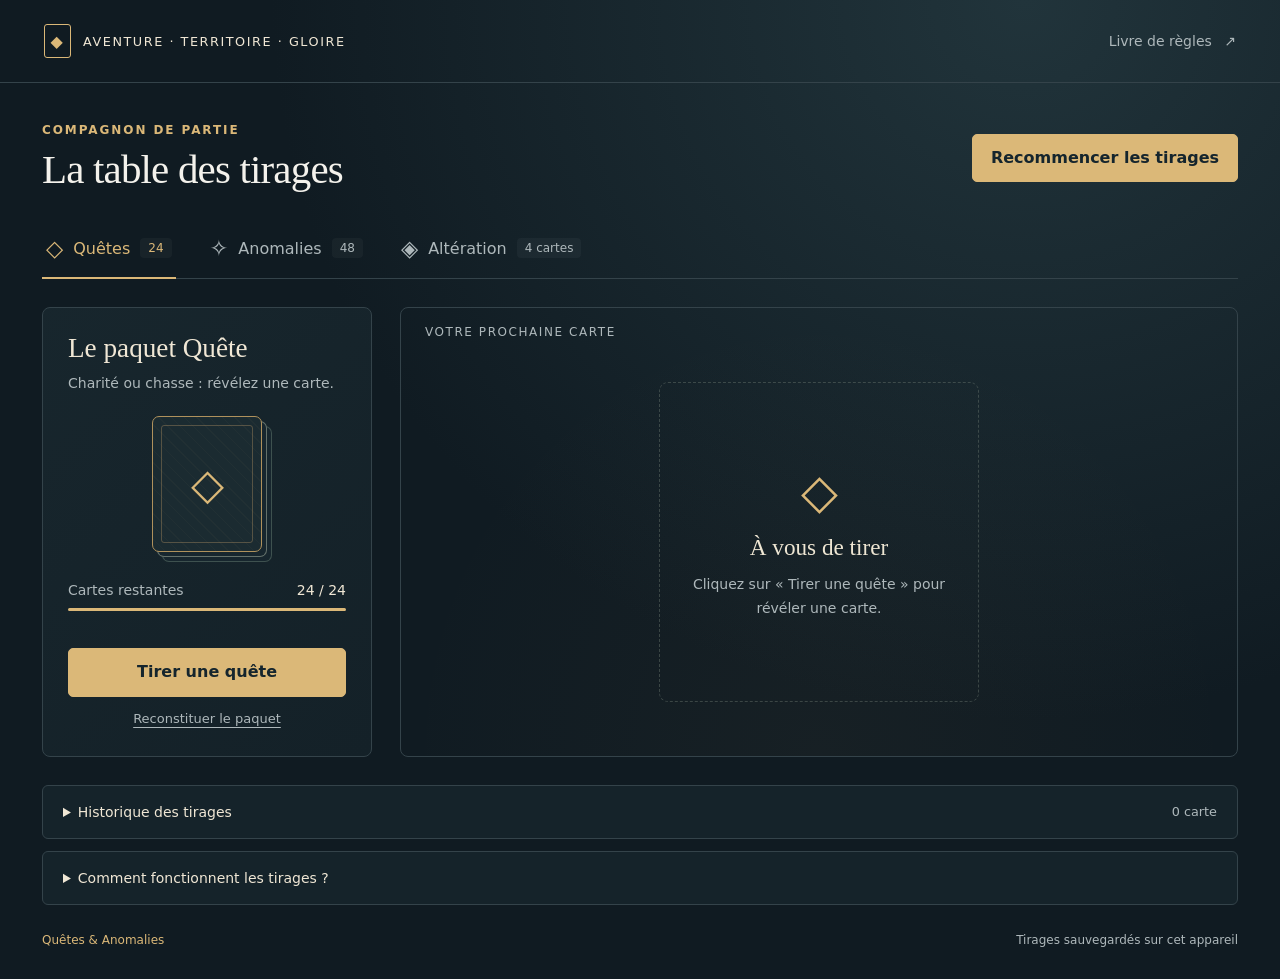
==== commit 7415b858: "feat: simplifier les tirages sans gestion des joueurs ni des tours" ====
--- a/tirage/index.html
+++ b/tirage/index.html
@@ -7,8 +7,8 @@
   <meta name="description" content="Piochez vos cartes Quête et Anomalie et résolvez l’Altération selon le nombre de joueurs, à partir du livre de règles.">
   <title>La table des tirages · Quêtes & Anomalies</title>
   <link rel="icon" type="image/svg+xml" href="data:image/svg+xml,%3Csvg xmlns='http://www.w3.org/2000/svg' viewBox='0 0 32 32'%3E%3Crect width='32' height='32' rx='7' fill='%23111e24'/%3E%3Crect x='8' y='4' width='17' height='24' rx='3' fill='none' stroke='%23d8b477' stroke-width='2'/%3E%3Cpath d='M16.5 10 21 16l-4.5 6L12 16Z' fill='%23d8b477'/%3E%3C/svg%3E">
-  <link rel="stylesheet" href="style.css">
-  <script type="module" src="app.mjs"></script>
+  <link rel="stylesheet" href="style.css?v=2">
+  <script type="module" src="app.mjs?v=2"></script>
 </head>
 <body>
   <header class="topbar">
@@ -17,12 +17,6 @@
   </header>
   <main class="shell">
     <div class="page-title"><div><p class="eyebrow">Compagnon de partie</p><h1>La table des tirages</h1></div><button id="restart-draws" class="primary-button restart-button" type="button">Recommencer les tirages</button></div>
-    <section class="table-settings" aria-label="Configuration de la table">
-      <div class="setting"><label for="player-count">Joueurs à la table</label><div class="stepper"><button id="minus-player" aria-label="Retirer un joueur">−</button><input id="player-count" type="number" value="4" min="2" max="48" inputmode="numeric"><button id="plus-player" aria-label="Ajouter un joueur">+</button></div></div>
-      <div class="setting current-player"><label for="active-player" id="active-label">Joueur qui pioche</label><select id="active-player"></select></div>
-      <button id="edit-players" class="quiet-button settings-button">Nommer les joueurs</button>
-      <div class="save-state" id="save-state">Partie sauvegardée<br>sur cet appareil</div>
-    </section>
     <nav class="mode-tabs" role="tablist" aria-label="Type de tirage">
       <button id="tab-quete" role="tab" aria-controls="play-area" aria-selected="true" data-mode="quete"><span aria-hidden="true">◇</span> Quêtes <small id="quest-count">24</small></button>
       <button id="tab-anomalie" role="tab" aria-controls="play-area" aria-selected="false" tabindex="-1" data-mode="anomalie"><span aria-hidden="true">✧</span> Anomalies <small id="anomaly-count">48</small></button>
@@ -30,19 +24,18 @@
     </nav>
     <section id="play-area" role="tabpanel" aria-labelledby="tab-quete" tabindex="0"></section>
     <section class="bottom-section">
-      <details class="journal" id="journal"><summary>Journal de la partie <span id="history-count">0 tirage</span></summary><div id="history-list"></div></details>
+      <details class="journal" id="journal"><summary>Historique des tirages <span id="history-count">0 carte</span></summary><div id="history-list"></div></details>
       <details class="help"><summary>Comment fonctionnent les tirages ?</summary><div class="help-content">
-        <h2>L’Altération</h2><p>À chaque palier de la fresque, révélez autant de cartes Anomalie que de joueurs. Le déclencheur choisit en premier, puis chaque joueur choisit une carte restante. L’effet s’applique immédiatement.</p>
-        <p>Pour <strong>2 Points de Victoire placés dans la chambre forte</strong>, le joueur peut appliquer l’effet choisi à <strong>tous les joueurs, lui compris</strong>. Déposez ces points sur votre plateau : l’application n’en tient pas le compte.</p>
-        <h2>Joueur actuel, suivant ou précédent</h2><p>La cible est calculée depuis le joueur qui pioche ou qui choisit sa carte. Renseignez les joueurs dans l’ordre de jeu ; le déclencheur commence l’Altération, puis le choix suit cet ordre. Les pouvoirs de personnage restent à appliquer sur le plateau.</p>
+        <h2>Tirer les cartes</h2><p>Ouvrez Quêtes ou Anomalies et cliquez sur le bouton de tirage. Dans Altération, indiquez le nombre de joueurs pour révéler autant d’anomalies en une fois. Vous pouvez enchaîner les tirages librement.</p>
+        <p>Les mentions « joueur actuel », « joueur suivant » et « joueur précédent » sont celles des cartes. Vous appliquez les effets directement autour de la table.</p>
         <h2>Composition des paquets</h2><p>Le livret ne précise pas le nombre d’exemplaires. L’application utilise <strong>48 anomalies</strong> : 16 effets × 3 cibles, et <strong>24 quêtes</strong> : 12 de charité et 12 de chasse. Chaque combinaison a un exemplaire et la même probabilité de sortie.</p>
         <p>La pioche Anomalie est commune aux tirages individuels et à l’Altération. Les tirages se font <strong>sans remise</strong>. Le bouton « Reconstituer le paquet » remet toutes les cartes de ce paquet en jeu, après confirmation.</p>
         <p>Le livret actuel ne chiffre pas les paliers de la fresque : déclenchez l’Altération manuellement quand un palier est atteint. Les coûts et récompenses affichés sont ceux du livret, sans effet supplémentaire.</p>
-        <p>La partie est enregistrée uniquement dans ce navigateur. Elle n’est pas synchronisée entre appareils. Le journal conserve les 200 dernières opérations.</p>
+        <p>Les tirages sont enregistrés uniquement dans ce navigateur. Ils ne sont pas synchronisés entre appareils. Le journal conserve les 200 dernières opérations.</p>
         <a href="https://github.com/kitout3/livre-de-regle/blob/fa0b3f6062b680fd73b447af3642576746ec080a/index.html" target="_blank" rel="noopener">Consulter la version des règles utilisée</a>
       </div></details>
     </section>
-    <footer class="footer"><span>Quêtes & Anomalies</span><span>Un palier. Un choix. Un nouvel équilibre.</span></footer>
+    <footer class="footer"><span>Quêtes & Anomalies</span><span id="save-state">Tirages sauvegardés sur cet appareil</span></footer>
   </main>
   <div id="status" class="toast" role="status" aria-live="polite"></div>
   <dialog id="action-dialog" aria-labelledby="dialog-title"><div class="dialog-body"><p class="eyebrow" id="dialog-eyebrow">La table des tirages</p><h2 id="dialog-title"></h2><div id="dialog-content"></div><div class="dialog-actions"><button id="dialog-cancel" class="quiet-button">Annuler</button><button id="dialog-confirm" class="primary-button">Confirmer</button></div></div></dialog>
--- a/tirage/style.css
+++ b/tirage/style.css
@@ -4,3 +4,6 @@
 @media(max-width:900px){.draw-layout{grid-template-columns:280px 1fr;gap:18px}.table-settings{gap:16px}.save-state{display:none}.current-player{flex:1;min-width:150px}.draw-console{padding:22px}.event-intro{gap:20px}.event-grid{grid-template-columns:repeat(2,minmax(0,1fr))}}
 @media(max-width:640px){.topbar{padding:16px 18px;gap:12px}.brand{font-size:.75rem;letter-spacing:.07em}.brand-mark{width:23px;height:29px;flex-shrink:0}.book-link{font-size:.75rem;white-space:nowrap}.book-link span{display:none}.shell{padding:26px 16px 10px}.page-title{align-items:flex-start;margin-bottom:22px;gap:16px;flex-wrap:wrap}h1{font-size:2rem}.page-title .restart-button{width:100%;font-size:.875rem;padding:12px 16px}.eyebrow{font-size:.75rem}.table-settings{padding:15px;gap:14px;flex-wrap:wrap}.setting label{font-size:.8rem}.current-player{min-width:140px}.stepper{width:112px}.stepper button{width:34px}.stepper input{width:42px}.settings-button{padding:7px 10px;min-height:36px;font-size:.8rem}.save-state{display:block;margin-left:auto;font-size:.75rem;line-height:1.45}.save-state br{display:none}.mode-tabs{gap:0;justify-content:space-between;margin:22px 0}.mode-tabs button{gap:6px;padding:11px 2px 14px;font-size:.875rem}.mode-tabs button>span{display:none}.mode-tabs small{font-size:.75rem;padding:3px 5px}.draw-layout{grid-template-columns:1fr;gap:16px}.draw-console{display:grid;grid-template-columns:1fr auto;column-gap:15px;padding:20px}.console-title{font-size:1.5rem}.console-description{grid-column:1;font-size:.8125rem}.deck-icon{grid-column:2;grid-row:1/4;width:62px;height:79px;margin:5px 10px 13px 0}.deck-icon span{font-size:1.8rem}.deck-state{grid-column:1;margin:14px 0 8px;font-size:.8rem}.deck-track{grid-column:1;margin-bottom:15px}.draw-console .primary-button{grid-column:1/3}.draw-console .text-button{grid-column:1/3;margin:0;padding:10px 2px 0}.draw-stage{min-height:370px;padding:43px 16px 19px}.stage-label{left:18px;font-size:.75rem}.empty-card{height:280px}.single-card{min-height:290px;max-width:380px;padding:24px}.game-card h3{font-size:1.6rem}.card-head{margin-bottom:14px}.event-intro{display:block}.event-intro h2{font-size:1.7rem}.event-intro p{font-size:.875rem}.event-intro .primary-button{margin-top:18px;width:100%}.event-empty{gap:5px;padding:24px 15px;min-height:210px}.event-empty .deck-icon{width:66px;height:86px;margin-right:20px}.event-empty h3{font-size:1.3rem}.event-empty p{font-size:.875rem}.event-progress{padding:14px;gap:14px;align-items:flex-start}.event-progress strong{font-size:1rem}.event-progress>span{font-size:.75rem}.event-progress p{font-size:.8125rem}.event-grid{gap:14px;grid-template-columns:1fr}.event-grid .game-card{min-height:0;padding:22px}.event-grid .card-value{font-size:2.5rem}.event-grid .card-bottom{margin-top:4px}.event-grid .card-head{margin-bottom:14px}.event-grid .card-description{margin-bottom:12px}.event-grid .card-glyph{font-size:1.8rem;margin-bottom:12px}.event-tools{align-items:flex-start}.bottom-section summary{padding:16px;font-size:.8125rem}.history-item{padding:14px;gap:8px}.history-item .history-type{min-width:60px;font-size:.75rem}.history-item time{font-size:.75rem}.footer{font-size:.75rem}.footer span:last-child{max-width:170px;text-align:right}.dialog-body{padding:22px}.dialog-actions{gap:8px}.dialog-actions button{font-size:.875rem}.help-content{padding:0 16px 18px}}
 @media(prefers-reduced-motion:reduce){*,*::before,*::after{animation:none!important;transition:none!important;scroll-behavior:auto!important}}
+
+.alteration-controls{display:flex;align-items:flex-end;gap:24px;padding:18px 22px;border:1px solid var(--line);border-radius:8px;background:var(--surface);margin:0 0 24px}.alteration-controls>p{margin-left:auto;align-self:center;color:var(--muted);font-size:.875rem}.batch-label{font-size:.875rem;color:var(--muted);margin:0 0 15px}.footer #save-state{color:var(--muted)}
+@media(max-width:640px){.alteration-controls{padding:16px;gap:14px;flex-wrap:wrap}.alteration-controls>.primary-button{flex:1;min-width:155px}.alteration-controls>p{width:100%;margin:0;font-size:.8125rem}.footer #save-state{max-width:190px;line-height:1.6}}
